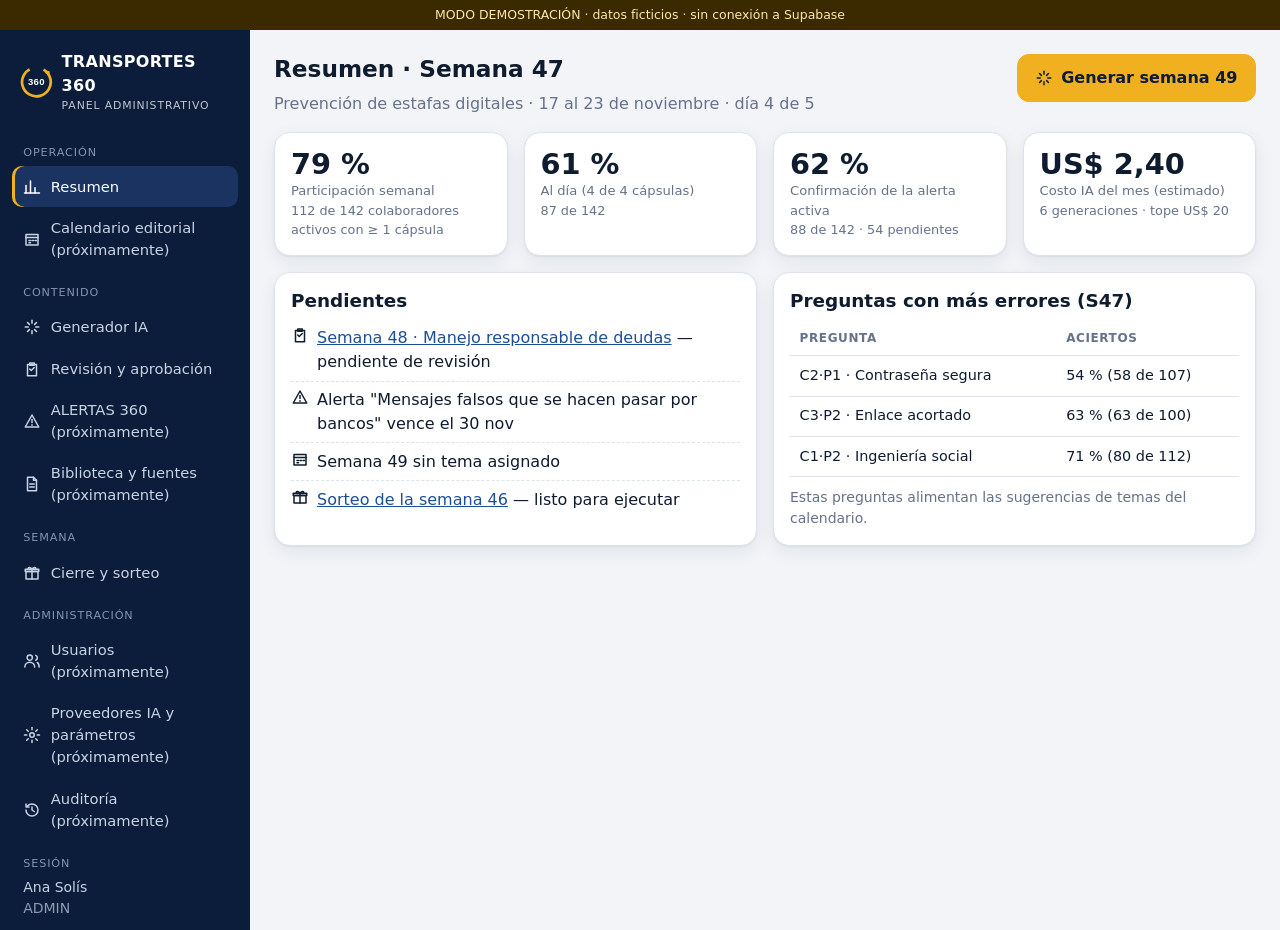
==== admin.html @ 0b8347c2 "Fase 3 · iteración 0: estructura del proyecto y modo DEMO - Documentación de Fases 1 y 2 en docs/ (a" ====
<!doctype html>
<html lang="es">
<head>
  <meta charset="utf-8">
  <meta name="viewport" content="width=device-width, initial-scale=1">
  <meta name="referrer" content="no-referrer">
  <meta name="robots" content="noindex, nofollow">
  <meta http-equiv="Content-Security-Policy" content="default-src 'self'; script-src 'self'; style-src 'self' 'unsafe-inline'; img-src 'self' data: blob: https://*.supabase.co; connect-src 'self' https://*.supabase.co wss://*.supabase.co; base-uri 'none'; form-action 'self'; object-src 'none'">
  <title>TRANSPORTES 360 · Panel</title>
  <link rel="stylesheet" href="css/tokens.css">
  <link rel="stylesheet" href="css/base.css">
  <link rel="stylesheet" href="css/admin.css">
</head>
<body>
  <div id="admin" class="admin"></div>
  <noscript>El panel de TRANSPORTES 360 necesita JavaScript activado.</noscript>
  <script src="js/config.js"></script>
  <script src="js/core/dom.js"></script>
  <script src="js/core/ui.js"></script>
  <script src="js/core/enrutador.js"></script>
  <script src="js/api/api.js"></script>
  <script src="js/admin/marco.js"></script>
  <script src="js/admin/resumen.js"></script>
  <script src="js/admin/generador.js"></script>
  <script src="js/admin/revision.js"></script>
  <script src="js/admin/sorteo.js"></script>
  <script src="js/admin/arranque.js"></script>
</body>
</html>
---- css/tokens.css ----
/* TRANSPORTES 360 — Tokens de diseño.
   Paleta provisional basada en la identidad Grupo CIISA (marino + dorado) hasta definir el logo oficial (D-13).
   Regla de contraste: el dorado se usa como RELLENO con texto marino; para texto dorado sobre claro se usa --gold-ink. */
:root {
  color-scheme: light;
  --font: "Segoe UI", system-ui, -apple-system, Roboto, "Helvetica Neue", Arial, sans-serif;
  --mono: ui-monospace, "Cascadia Mono", Consolas, monospace;
  --bg: #f2f4f8;
  --surface: #ffffff;
  --surface-2: #f6f8fb;
  --border: #dde3ec;
  --text: #0f1b2e;
  --text-2: #3d4a60;
  --muted: #66728a;
  --navy: #0b1d3a;
  --navy-2: #16305a;
  --gold: #f0b020;
  --gold-hover: #dc9f12;
  --gold-ink: #8a5c0a;
  --on-gold: #0b1d3a;
  --good: #0f8a2e;
  --good-soft: #e5f5e9;
  --warn: #9a6200;
  --warn-soft: #fff4d9;
  --high: #b54708;
  --high-soft: #fdeee2;
  --crit: #b42323;
  --crit-soft: #fdecec;
  --info: #1d4f94;
  --info-soft: #e8f0fb;
  --focus: #c88a0a;
  --radius: 16px;
  --radius-sm: 10px;
  --shadow: 0 1px 2px rgba(11, 29, 58, .06), 0 6px 18px rgba(11, 29, 58, .07);
  --tap: 48px;
}
@media (prefers-color-scheme: dark) {
  :root:not([data-theme="light"]) {
    color-scheme: dark;
    --bg: #0a1220; --surface: #121c2e; --surface-2: #17233a; --border: #26344d;
    --text: #e8edf6; --text-2: #c2ccdc; --muted: #8f9db4;
    --gold-ink: #f0b020; --good: #4cc26b; --good-soft: #13301d; --warn: #f3b946; --warn-soft: #33270c;
    --high: #f59e5f; --high-soft: #3a2214; --crit: #f07a7a; --crit-soft: #3b1717; --info: #8fb6ef; --info-soft: #14243f;
  }
}
---- css/base.css ----
/* TRANSPORTES 360 — Base y componentes compartidos (app del colaborador y panel). */
* { box-sizing: border-box; }
html, body { margin: 0; }
body { font-family: var(--font); background: var(--bg); color: var(--text); font-size: 16px; line-height: 1.5; -webkit-text-size-adjust: 100%; }
h1, h2, h3 { line-height: 1.25; margin: 0 0 .4em; }
h1 { font-size: 1.45rem; } h2 { font-size: 1.15rem; } h3 { font-size: 1rem; }
p { margin: 0 0 .75em; }
a { color: var(--info); }
button, input, select, textarea { font: inherit; color: inherit; }
:focus-visible { outline: 3px solid var(--focus); outline-offset: 2px; }
.icon { width: 22px; height: 22px; flex: none; stroke: currentColor; fill: none; stroke-width: 2; stroke-linecap: round; stroke-linejoin: round; }
.icon.sm { width: 18px; height: 18px; }
.muted { color: var(--muted); }
.small { font-size: .875rem; }
.row { display: flex; align-items: center; gap: .6rem; }
.between { justify-content: space-between; }
.wrap { flex-wrap: wrap; }
.stack > * + * { margin-top: .75rem; }
.hidden { display: none !important; }
.sr-only { position: absolute; width: 1px; height: 1px; overflow: hidden; clip: rect(0 0 0 0); white-space: nowrap; }

/* Franja de modo DEMO */
.demo-banner { background: #3b2a00; color: #ffe7a3; font-size: .78rem; text-align: center; padding: .35rem 1rem; }

/* Botones */
.btn { display: inline-flex; align-items: center; justify-content: center; gap: .5rem; min-height: var(--tap); padding: 0 1.1rem; border-radius: 12px; border: 1px solid var(--border); background: var(--surface); font-weight: 600; cursor: pointer; text-decoration: none; color: var(--text); }
.btn.primary { background: var(--gold); border-color: var(--gold); color: var(--on-gold); }
.btn.primary:hover { background: var(--gold-hover); }
.btn.navy { background: var(--navy); border-color: var(--navy); color: #fff; }
.btn.ghost { background: transparent; }
.btn.block { width: 100%; }
.btn:disabled { opacity: .5; cursor: not-allowed; }
.btn.wa { background: #1f7a4d; border-color: #1f7a4d; color: #fff; }

/* Tarjetas y chips */
.card { background: var(--surface); border: 1px solid var(--border); border-radius: var(--radius); padding: 1rem; box-shadow: var(--shadow); min-width: 0; }
.chip { display: inline-flex; align-items: center; gap: .35rem; font-size: .78rem; font-weight: 600; padding: .2rem .6rem; border-radius: 999px; background: var(--surface-2); border: 1px solid var(--border); color: var(--text-2); }
.chip.good { background: var(--good-soft); color: var(--good); border-color: transparent; }
.chip.warn { background: var(--warn-soft); color: var(--warn); border-color: transparent; }
.chip.high { background: var(--high-soft); color: var(--high); border-color: transparent; }
.chip.crit { background: var(--crit-soft); color: var(--crit); border-color: transparent; }
.chip.info { background: var(--info-soft); color: var(--info); border-color: transparent; }
.chip.gold { background: var(--gold); color: var(--on-gold); border-color: transparent; }

.note { padding: .75rem 1rem; border-radius: var(--radius-sm); background: var(--info-soft); color: var(--text); font-size: .9rem; }
.note.warn { background: var(--warn-soft); }
.feedback { margin-top: .6rem; padding: .75rem .9rem; border-radius: var(--radius-sm); font-size: .92rem; }
.feedback.ok { background: var(--good-soft); }
.feedback.ko { background: var(--crit-soft); }

/* Formularios */
.field { display: flex; flex-direction: column; gap: .3rem; min-width: 0; }
.field label { font-weight: 600; font-size: .92rem; }
.field input, .field select, .field textarea { width: 100%; min-width: 0; min-height: var(--tap); padding: .6rem .8rem; border: 1px solid var(--border); border-radius: 12px; background: var(--surface); }
.field textarea { min-height: 88px; resize: vertical; }
.field .hint { font-size: .8rem; color: var(--muted); }
.form-error { color: var(--crit); font-weight: 600; font-size: .9rem; }

/* Pestañas */
.tabs { display: flex; gap: .25rem; background: var(--surface-2); border: 1px solid var(--border); border-radius: 12px; padding: .25rem; }
.tabs button { flex: 1; min-height: 42px; border: 0; border-radius: 9px; background: transparent; font-weight: 600; cursor: pointer; color: var(--text-2); }
.tabs button[aria-selected="true"] { background: var(--surface); color: var(--text); box-shadow: var(--shadow); }

/* Avisos emergentes y carga */
.toast { position: fixed; left: 50%; bottom: 84px; transform: translateX(-50%); z-index: 50; max-width: min(92vw, 440px); padding: .75rem 1rem; border-radius: 12px; background: var(--navy); color: #fff; box-shadow: var(--shadow); font-size: .92rem; }
.toast.error { background: var(--crit); }
.loading { padding: 2rem 0; text-align: center; color: var(--muted); }

@media (prefers-reduced-motion: no-preference) {
  .btn { transition: background-color .15s, border-color .15s; }
}
---- css/admin.css ----
/* TRANSPORTES 360 — Panel administrativo (escritorio primero, usable en tableta y teléfono). */
.brand { display: flex; align-items: center; gap: .55rem; font-weight: 800; letter-spacing: .02em; }
.brand small { display: block; font-weight: 500; font-size: .68rem; letter-spacing: .08em; opacity: .75; }
.admin { display: grid; grid-template-columns: 250px minmax(0, 1fr); min-height: 100vh; }
.admin > div { min-width: 0; }
.side { background: var(--navy); color: #c9d3e4; padding: 1rem .75rem; position: sticky; top: 0; height: 100vh; overflow-y: auto; }
.side .brand { color: #fff; padding: .25rem .5rem 1rem; }
.side nav a { display: flex; align-items: center; gap: .6rem; padding: .6rem .7rem; border-radius: 10px; color: #c9d3e4; text-decoration: none; font-size: .92rem; }
.side nav a:hover { background: #13284b; }
.side nav a.active { background: #1a3360; color: #fff; box-shadow: inset 3px 0 0 var(--gold); }
.side .group { font-size: .7rem; text-transform: uppercase; letter-spacing: .08em; color: #8494b0; padding: .9rem .7rem .3rem; }
.content { padding: 24px; min-width: 0; }
.content > header { display: flex; align-items: flex-start; justify-content: space-between; gap: 1rem; flex-wrap: wrap; margin-bottom: 1rem; }
.grid2 { display: grid; grid-template-columns: repeat(2, minmax(0, 1fr)); gap: 1rem; }
.grid4 { display: grid; grid-template-columns: repeat(4, minmax(0, 1fr)); gap: 1rem; }
.kpi .value { font-size: 1.8rem; font-weight: 800; line-height: 1.1; }
.kpi .label { font-size: .82rem; color: var(--muted); }
.kpi .den { font-size: .8rem; color: var(--muted); }
.checks { list-style: none; margin: 0; padding: 0; }
.checks li { display: flex; gap: .5rem; align-items: flex-start; padding: .4rem 0; border-bottom: 1px dashed var(--border); }
.checks li:last-child { border-bottom: 0; }
.ok { color: var(--good); } .bad { color: var(--crit); } .wr { color: var(--warn); }
table.t { width: 100%; border-collapse: collapse; font-size: .9rem; }
table.t th, table.t td { text-align: left; padding: .55rem .6rem; border-bottom: 1px solid var(--border); vertical-align: top; }
table.t th { font-size: .75rem; text-transform: uppercase; letter-spacing: .05em; color: var(--muted); }
.mono { font-family: var(--mono); font-size: .82rem; word-break: break-all; }
.capsule-tabs { display: flex; gap: .4rem; flex-wrap: wrap; margin-bottom: .75rem; }
.capsule-tabs button { min-height: 40px; padding: 0 .9rem; border-radius: 10px; border: 1px solid var(--border); background: var(--surface); cursor: pointer; font-weight: 600; }
.capsule-tabs button[aria-selected="true"] { background: var(--navy); color: #fff; border-color: var(--navy); }
.winner { text-align: center; padding: 1.5rem 1rem; background: linear-gradient(135deg, var(--navy), var(--navy-2)); color: #fff; border-radius: var(--radius); }
.winner .name { font-size: 1.6rem; font-weight: 800; color: var(--gold); }
.form-grid { display: grid; grid-template-columns: repeat(2, minmax(0, 1fr)); gap: .9rem 1rem; }
.form-grid .full { grid-column: 1 / -1; }
.doclist { display: flex; flex-wrap: wrap; gap: .4rem; }
.doclist label { display: inline-flex; align-items: center; gap: .4rem; padding: .35rem .7rem; border: 1px solid var(--border); border-radius: 999px; font-size: .85rem; cursor: pointer; background: var(--surface); }
.admin-mobile-top { display: none; }

@media (max-width: 900px) {
  .admin { grid-template-columns: minmax(0, 1fr); }
  .side { display: none; }
  .admin-mobile-top { display: flex; align-items: center; justify-content: space-between; gap: .75rem; padding: .7rem 16px; background: var(--navy); color: #fff; position: sticky; top: 0; z-index: 5; }
  .admin-mobile-top select { min-height: 40px; border-radius: 10px; border: 0; padding: 0 .6rem; color: #0f1b2e; background: #fff; max-width: 62%; }
  .content { padding: 16px; }
  .grid2, .form-grid { grid-template-columns: minmax(0, 1fr); }
  .grid4 { grid-template-columns: repeat(2, minmax(0, 1fr)); }
  table.t { font-size: .85rem; }
}
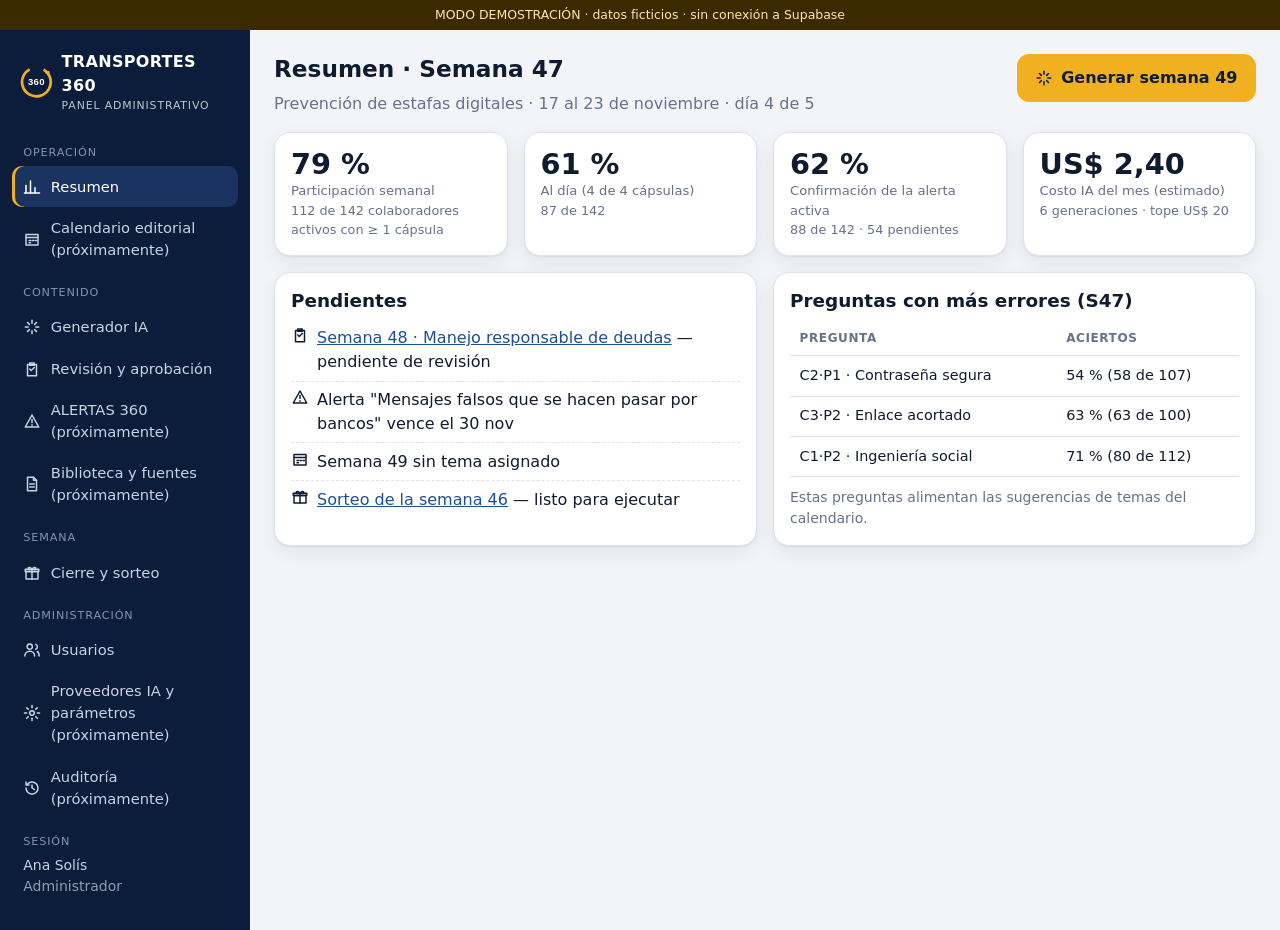
==== commit 2ba104ab: "Fase 3 · iteración 1: identidad, activación de cuentas e ingreso - SQL 01–04: esquemas, roles y perm" ====
--- a/admin.html
+++ b/admin.html
@@ -24,6 +24,7 @@
   <script src="js/admin/generador.js"></script>
   <script src="js/admin/revision.js"></script>
   <script src="js/admin/sorteo.js"></script>
+  <script src="js/admin/usuarios.js"></script>
   <script src="js/admin/arranque.js"></script>
 </body>
 </html>
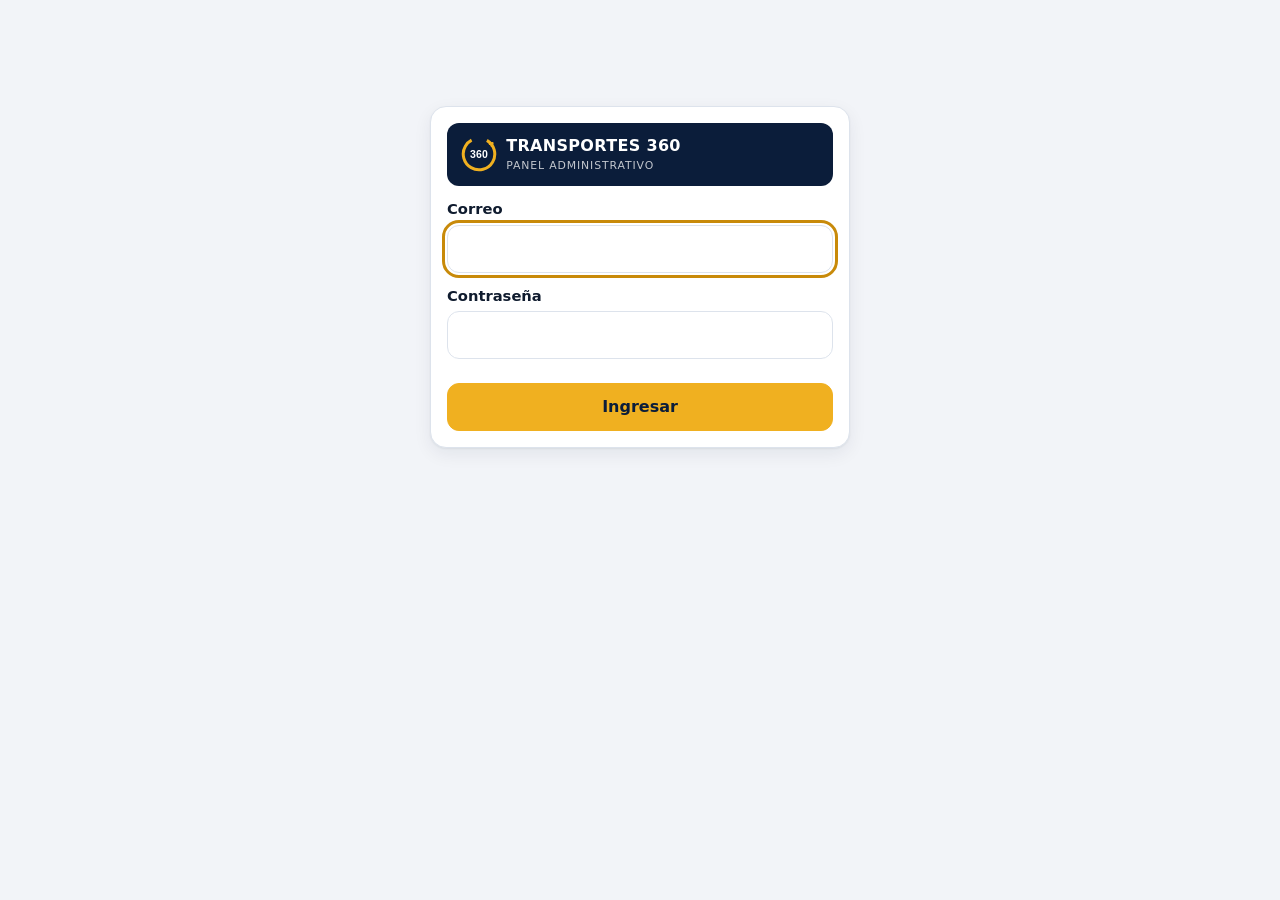
==== commit 87c1129d: "Importación masiva de colaboradores con códigos impresos - Migración 2026-11-20_02: fn_importar_comp" ====
--- a/admin.html
+++ b/admin.html
@@ -25,6 +25,7 @@
   <script src="js/admin/revision.js"></script>
   <script src="js/admin/sorteo.js"></script>
   <script src="js/admin/usuarios.js"></script>
+  <script src="js/admin/importar.js"></script>
   <script src="js/admin/arranque.js"></script>
 </body>
 </html>
--- a/css/admin.css
+++ b/css/admin.css
@@ -35,6 +35,25 @@
 .doclist label { display: inline-flex; align-items: center; gap: .4rem; padding: .35rem .7rem; border: 1px solid var(--border); border-radius: 999px; font-size: .85rem; cursor: pointer; background: var(--surface); }
 .admin-mobile-top { display: none; }
 
+/* Tarjetas de activación (pantalla e impresión) */
+.hoja-codigos { display: grid; grid-template-columns: repeat(auto-fill, minmax(300px, 1fr)); gap: 12px; }
+.tarjeta-codigo { border: 2px dashed #8c96a8; border-radius: 10px; padding: 12px 14px; background: #fff; color: #0f1b2e; break-inside: avoid; page-break-inside: avoid; }
+.tc-marca { font-size: 10px; font-weight: 800; letter-spacing: .06em; color: #8a5c0a; text-transform: uppercase; }
+.tc-nombre { font-size: 16px; font-weight: 800; margin-top: 4px; }
+.tc-dato { font-size: 12px; margin-top: 2px; }
+.tc-etiqueta { font-size: 11px; text-transform: uppercase; letter-spacing: .06em; margin-top: 8px; color: #3d4a60; }
+.tc-codigo { font-family: var(--mono); font-size: 26px; font-weight: 800; letter-spacing: .14em; }
+.tc-pasos { font-size: 12px; margin: 6px 0 4px; padding-left: 18px; }
+.tc-aviso { font-size: 11px; font-weight: 700; color: #b42323; }
+@media print {
+  body { background: #fff; }
+  body * { visibility: hidden; }
+  .hoja-codigos, .hoja-codigos * { visibility: visible; }
+  .hoja-codigos { position: absolute; left: 0; top: 0; width: 100%; grid-template-columns: 1fr 1fr; gap: 8mm; }
+  .demo-banner, .side, .admin-mobile-top { display: none !important; }
+  @page { margin: 10mm; }
+}
+
 @media (max-width: 900px) {
   .admin { grid-template-columns: minmax(0, 1fr); }
   .side { display: none; }
